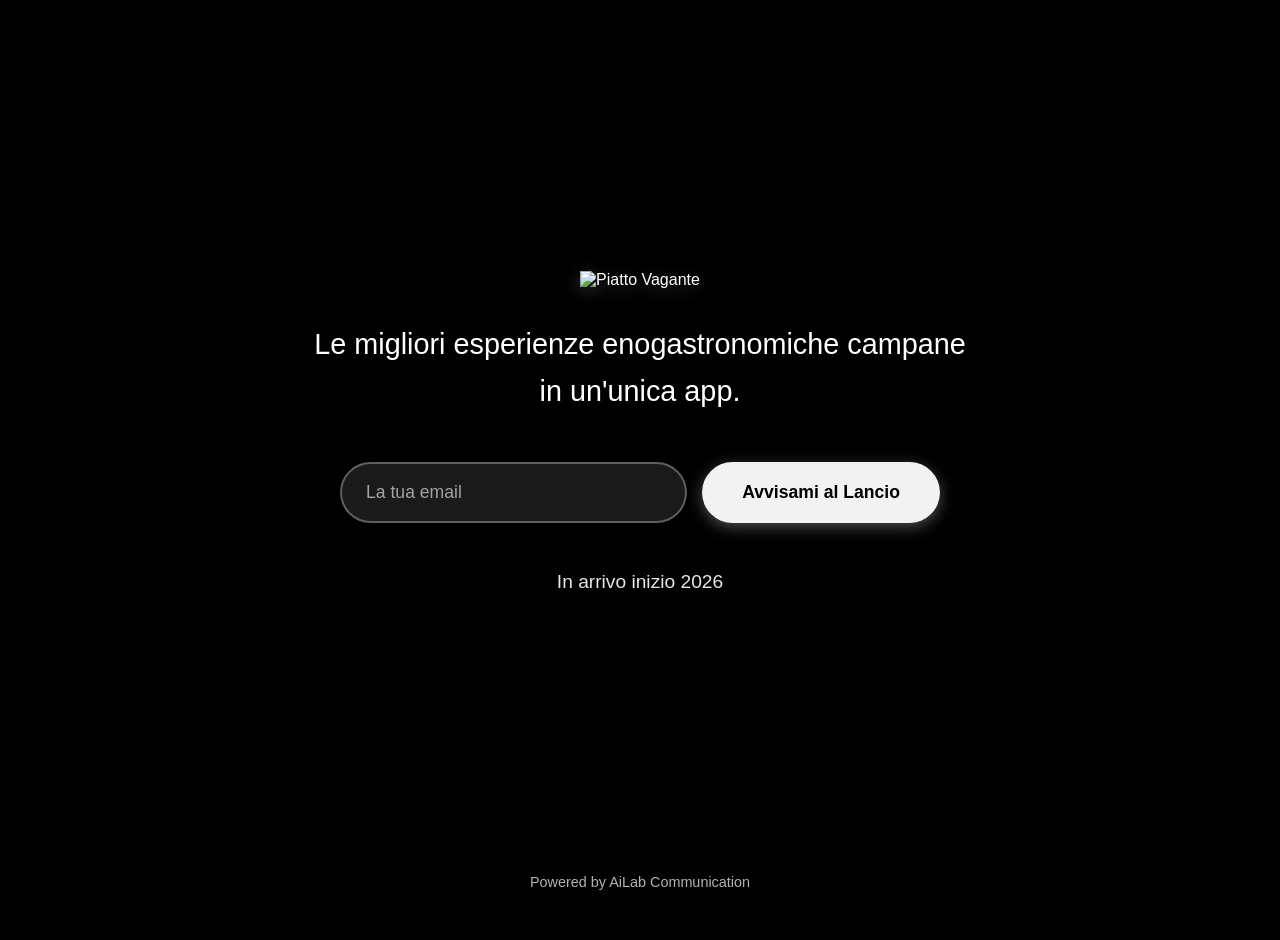
==== coming-soon-files/index.html @ 8fbf8229 "Update index.html" ====
<!DOCTYPE html>
<html lang="it">
<head>
    <meta charset="UTF-8">
    <meta name="viewport" content="width=device-width, initial-scale=1.0">
    <title>Piatto Vagante - Coming Soon</title>
    <meta name="description" content="Le migliori esperienze enogastronomiche campane in un'unica app. Cantine, agriturismi, cooking class e degustazioni.">
    <link rel="stylesheet" href="style.css">
</head>
<body>
    <div class="container">
        <div class="content">
            <div class="logo">
                <img src="logo2.png" alt="Piatto Vagante" class="logo-image">
            </div>
            
            <div class="tagline">
                Le migliori esperienze enogastronomiche campane<br>
                in un'unica app.
            </div>
            
            <form class="email-form" id="emailForm">
                <input 
                    type="email" 
                    placeholder="La tua email" 
                    required 
                    id="emailInput"
                    class="email-input"
                />
                <button type="submit" class="submit-btn">Avvisami al Lancio</button>
            </form>
            
            <div class="coming-soon">
                In arrivo inizio 2026
            </div>
        </div>
        
        <footer class="footer">
            <p>Powered by AiLab Communication</p>
        </footer>
    </div>

    <script>
        document.getElementById('emailForm').addEventListener('submit', function(e) {
            e.preventDefault();
            const email = document.getElementById('emailInput').value;
            alert('Grazie! Ti avviseremo al lancio: ' + email);
            document.getElementById('emailInput').value = '';
        });
    </script>
</body>
</html>
---- coming-soon-files/style.css ----
* {
    margin: 0;
    padding: 0;
    box-sizing: border-box;
}

body {
    font-family: -apple-system, BlinkMacSystemFont, 'Segoe UI', sans-serif;
    background: #000000;
    min-height: 100vh;
    display: flex;
    align-items: center;
    justify-content: center;
    color: white;
    padding: 20px;
}

.container {
    width: 100%;
    max-width: 1200px;
    display: flex;
    flex-direction: column;
    min-height: 100vh;
}

.content {
    flex: 1;
    display: flex;
    flex-direction: column;
    align-items: center;
    justify-content: center;
    text-align: center;
    padding: 40px 20px;
}

.logo {
    margin-bottom: 2rem;
}

.logo-image {
    max-width: 400px;
    width: 100%;
    height: auto;
    filter: drop-shadow(0 4px 8px rgba(255,255,255,0.2));
}

.tagline {
    font-size: 1.8rem;
    font-weight: 300;
    margin-bottom: 3rem;
    line-height: 1.6;
    max-width: 800px;
    color: #ffffff;
}

.email-form {
    display: flex;
    gap: 15px;
    max-width: 600px;
    width: 100%;
    margin: 0 auto 2rem;
    flex-wrap: wrap;
    justify-content: center;
}

.email-input {
    flex: 1;
    min-width: 250px;
    padding: 18px 24px;
    border: 2px solid rgba(255,255,255,0.3);
    border-radius: 50px;
    font-size: 1.1rem;
    background: rgba(255,255,255,0.1);
    color: white;
    backdrop-filter: blur(10px);
    transition: all 0.3s ease;
}

.email-input::placeholder {
    color: rgba(255,255,255,0.6);
}

.email-input:focus {
    outline: none;
    border-color: rgba(255,255,255,0.7);
    background: rgba(255,255,255,0.15);
}

.submit-btn {
    padding: 18px 40px;
    background: rgba(255,255,255,0.95);
    color: #000000;
    border: none;
    border-radius: 50px;
    font-size: 1.1rem;
    font-weight: 600;
    cursor: pointer;
    transition: all 0.3s ease;
    box-shadow: 0 4px 15px rgba(255,255,255,0.3);
}

.submit-btn:hover {
    transform: translateY(-2px);
    box-shadow: 0 6px 20px rgba(255,255,255,0.4);
    background: white;
}

.coming-soon {
    font-size: 1.2rem;
    color: rgba(255,255,255,0.9);
    margin-top: 1rem;
}

.footer {
    padding: 30px 20px;
    text-align: center;
    color: rgba(255,255,255,0.7);
}

.footer p {
    font-size: 0.9rem;
}

@media (max-width: 768px) {
    .logo-image {
        max-width: 280px;
    }
    
    .tagline {
        font-size: 1.3rem;
    }
    
    .email-form {
        flex-direction: column;
        gap: 12px;
    }
    
    .email-input,
    .submit-btn {
        width: 100%;
        min-width: unset;
    }
}
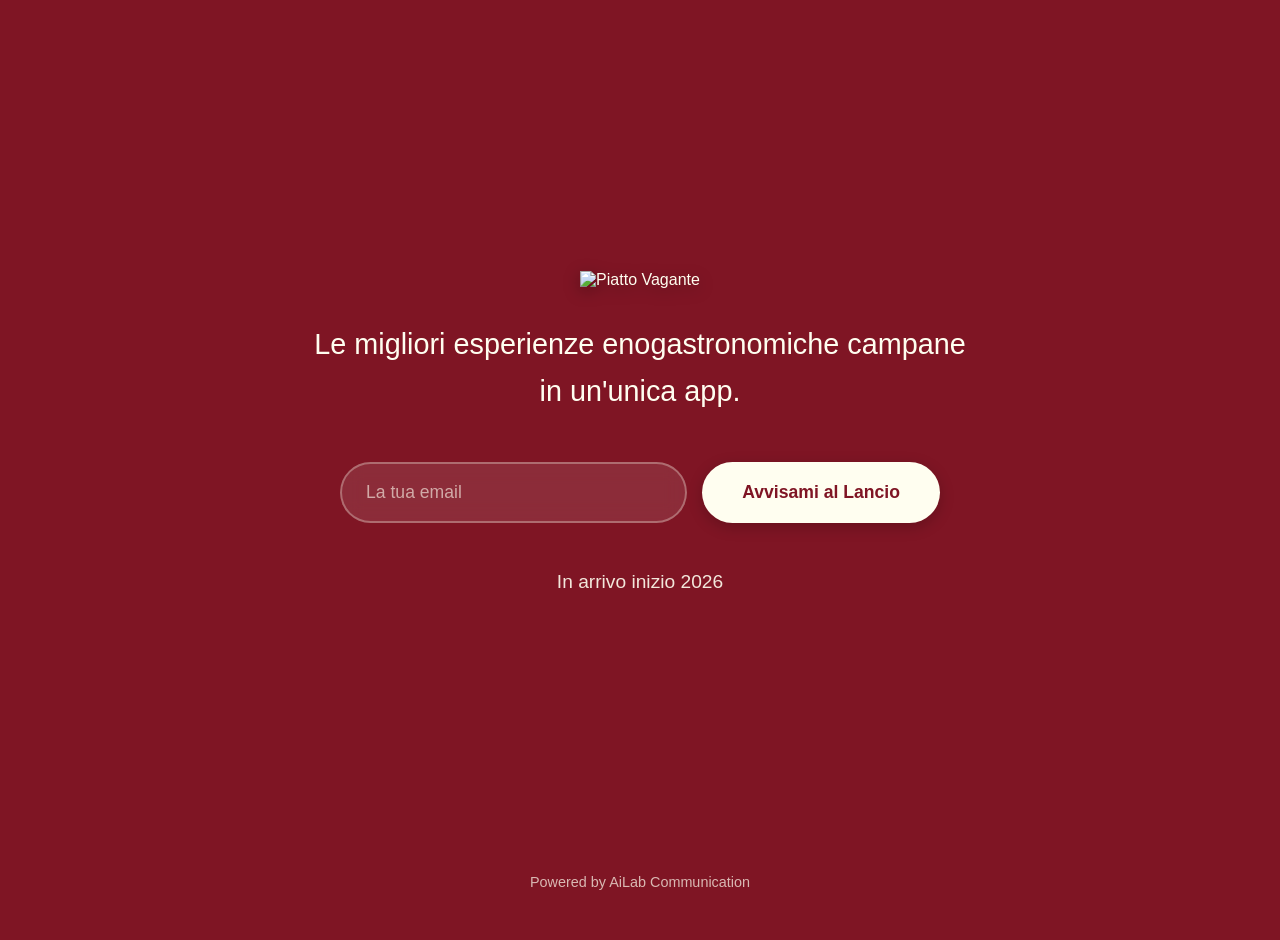
==== commit 53743433: "Update index.html" ====
--- a/coming-soon-files/index.html
+++ b/coming-soon-files/index.html
@@ -4,7 +4,7 @@
     <meta charset="UTF-8">
     <meta name="viewport" content="width=device-width, initial-scale=1.0">
     <title>Piatto Vagante - Coming Soon</title>
-    <meta name="description" content="Le migliori esperienze enogastronomiche campane in un'unica app. Cantine, agriturismi, cooking class e degustazioni.">
+    <meta name="description" content="Le migliori esperienze enogastronomiche campane in un'unica app. Cantine, agriturismi, degustazioni, ristoranti.">
     <link rel="stylesheet" href="style.css">
 </head>
 <body>
--- a/coming-soon-files/style.css
+++ b/coming-soon-files/style.css
@@ -6,12 +6,12 @@
 
 body {
     font-family: -apple-system, BlinkMacSystemFont, 'Segoe UI', sans-serif;
-    background: #000000;
+    background: #7f1524;
     min-height: 100vh;
     display: flex;
     align-items: center;
     justify-content: center;
-    color: white;
+    color: #FFFEF0;
     padding: 20px;
 }
 
@@ -41,7 +41,7 @@
     max-width: 400px;
     width: 100%;
     height: auto;
-    filter: drop-shadow(0 4px 8px rgba(255,255,255,0.2));
+    filter: drop-shadow(0 4px 8px rgba(0,0,0,0.3));
 }
 
 .tagline {
@@ -50,7 +50,7 @@
     margin-bottom: 3rem;
     line-height: 1.6;
     max-width: 800px;
-    color: #ffffff;
+    color: #FFFEF0;
 }
 
 .email-form {
@@ -67,54 +67,54 @@
     flex: 1;
     min-width: 250px;
     padding: 18px 24px;
-    border: 2px solid rgba(255,255,255,0.3);
+    border: 2px solid rgba(255,254,240,0.3);
     border-radius: 50px;
     font-size: 1.1rem;
-    background: rgba(255,255,255,0.1);
-    color: white;
+    background: rgba(255,254,240,0.1);
+    color: #FFFEF0;
     backdrop-filter: blur(10px);
     transition: all 0.3s ease;
 }
 
 .email-input::placeholder {
-    color: rgba(255,255,255,0.6);
+    color: rgba(255,254,240,0.6);
 }
 
 .email-input:focus {
     outline: none;
-    border-color: rgba(255,255,255,0.7);
-    background: rgba(255,255,255,0.15);
+    border-color: rgba(255,254,240,0.7);
+    background: rgba(255,254,240,0.15);
 }
 
 .submit-btn {
     padding: 18px 40px;
-    background: rgba(255,255,255,0.95);
-    color: #000000;
+    background: #FFFEF0;
+    color: #7f1524;
     border: none;
     border-radius: 50px;
     font-size: 1.1rem;
     font-weight: 600;
     cursor: pointer;
     transition: all 0.3s ease;
-    box-shadow: 0 4px 15px rgba(255,255,255,0.3);
+    box-shadow: 0 4px 15px rgba(0,0,0,0.2);
 }
 
 .submit-btn:hover {
     transform: translateY(-2px);
-    box-shadow: 0 6px 20px rgba(255,255,255,0.4);
-    background: white;
+    box-shadow: 0 6px 20px rgba(0,0,0,0.3);
+    background: #FFFEF0;
 }
 
 .coming-soon {
     font-size: 1.2rem;
-    color: rgba(255,255,255,0.9);
+    color: rgba(255,254,240,0.9);
     margin-top: 1rem;
 }
 
 .footer {
     padding: 30px 20px;
     text-align: center;
-    color: rgba(255,255,255,0.7);
+    color: rgba(255,254,240,0.7);
 }
 
 .footer p {
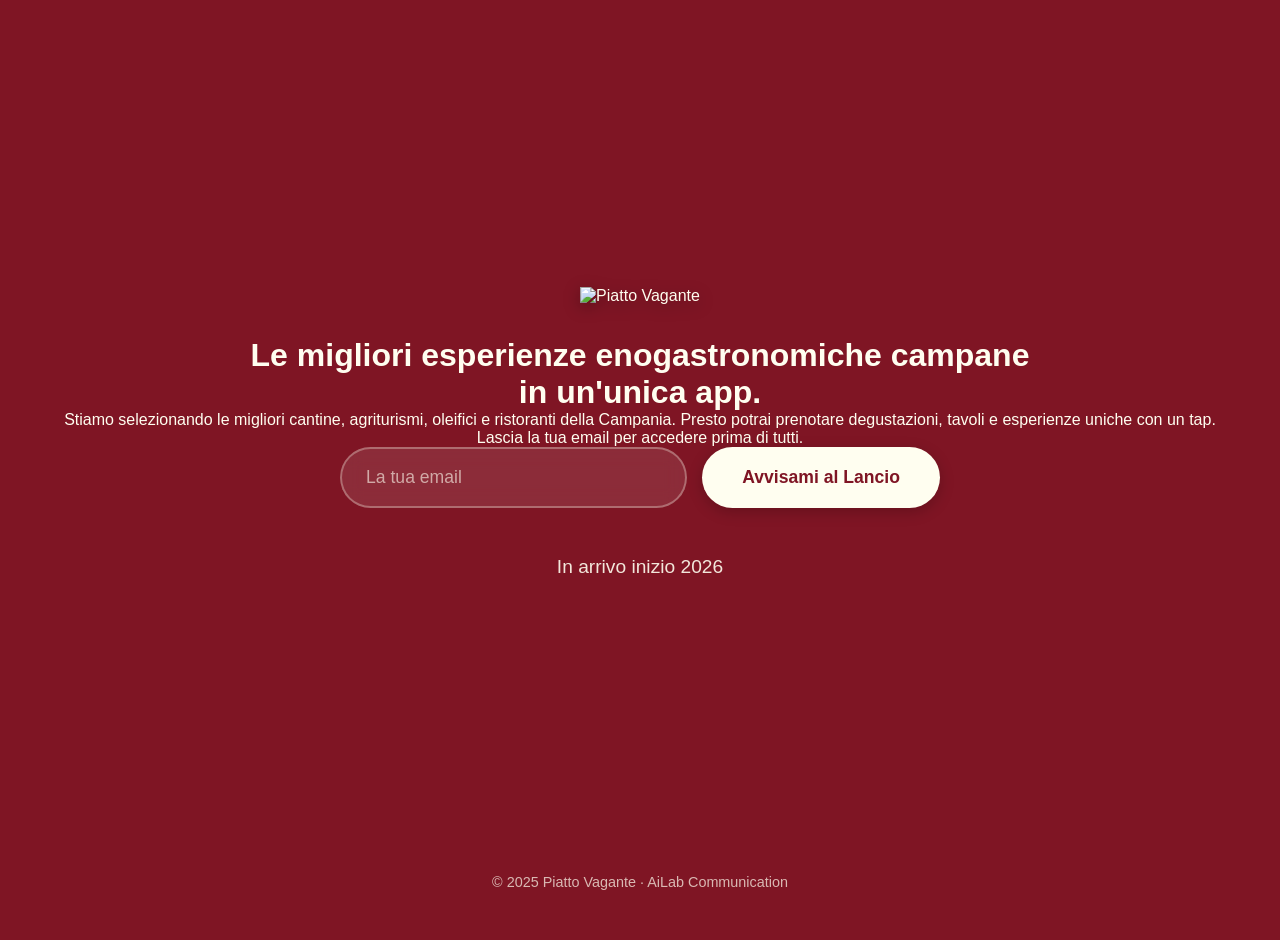
==== commit e53d7425: "Update index.html" ====
--- a/coming-soon-files/index.html
+++ b/coming-soon-files/index.html
@@ -4,7 +4,10 @@
     <meta charset="UTF-8">
     <meta name="viewport" content="width=device-width, initial-scale=1.0">
     <title>Piatto Vagante - Coming Soon</title>
-    <meta name="description" content="Le migliori esperienze enogastronomiche campane in un'unica app. Cantine, agriturismi, degustazioni, ristoranti.">
+    <meta name="description" content="Le migliori esperienze enogastronomiche campane in un'unica app. Cantine, agriturismi, oleifici e ristoranti.">
+    <link rel="preconnect" href="https://fonts.googleapis.com">
+    <link rel="preconnect" href="https://fonts.gstatic.com" crossorigin>
+    <link href="https://fonts.googleapis.com/css2?family=Cormorant+Garamond:wght@400;500;600&family=Montserrat:wght@300;400;500&display=swap" rel="stylesheet">
     <link rel="stylesheet" href="style.css">
 </head>
 <body>
@@ -14,10 +17,14 @@
                 <img src="logo2.png" alt="Piatto Vagante" class="logo-image">
             </div>
             
-            <div class="tagline">
+            <h1 class="headline">
                 Le migliori esperienze enogastronomiche campane<br>
                 in un'unica app.
-            </div>
+            </h1>
+            
+            <p class="description">
+                Stiamo selezionando le migliori cantine, agriturismi, oleifici e ristoranti della Campania. Presto potrai prenotare degustazioni, tavoli e esperienze uniche con un tap. Lascia la tua email per accedere prima di tutti.
+            </p>
             
             <form class="email-form" id="emailForm">
                 <input 
@@ -36,7 +43,7 @@
         </div>
         
         <footer class="footer">
-            <p>Powered by AiLab Communication</p>
+            <p>© 2025 Piatto Vagante · AiLab Communication</p>
         </footer>
     </div>
 
@@ -44,7 +51,7 @@
         document.getElementById('emailForm').addEventListener('submit', function(e) {
             e.preventDefault();
             const email = document.getElementById('emailInput').value;
-            alert('Grazie! Ti avviseremo al lancio: ' + email);
+            alert('Grazie! Ti avviseremo al lancio.');
             document.getElementById('emailInput').value = '';
         });
     </script>
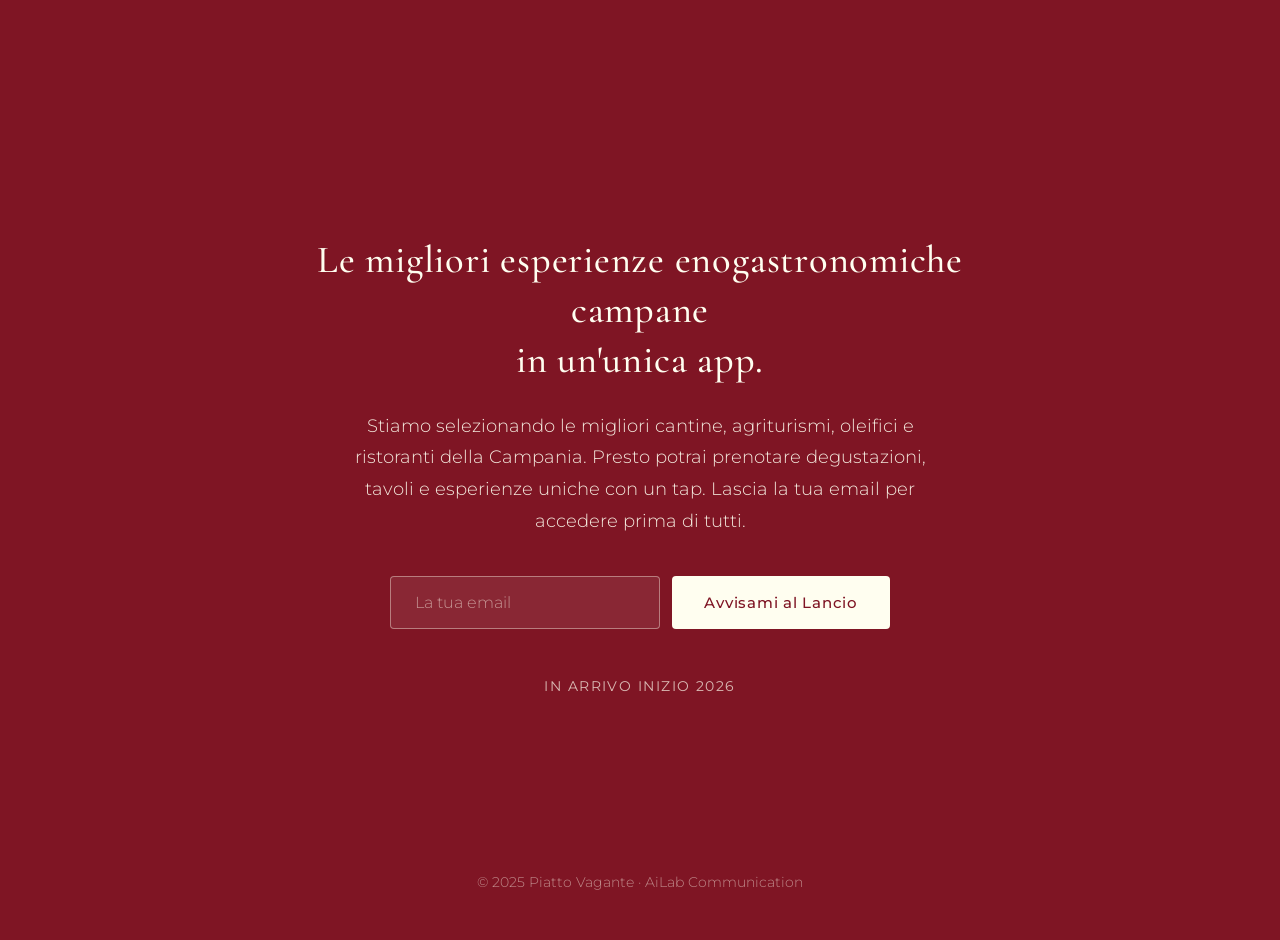
==== commit dd764ca2: "Update index.html" ====
--- a/coming-soon-files/index.html
+++ b/coming-soon-files/index.html
@@ -14,7 +14,7 @@
     <div class="container">
         <div class="content">
             <div class="logo">
-                <img src="logo2.png" alt="Piatto Vagante" class="logo-image">
+                <img src="./logo2.png" alt="" class="logo-image">
             </div>
             
             <h1 class="headline">
--- a/coming-soon-files/style.css
+++ b/coming-soon-files/style.css
@@ -5,7 +5,7 @@
 }
 
 body {
-    font-family: -apple-system, BlinkMacSystemFont, 'Segoe UI', sans-serif;
+    font-family: 'Montserrat', sans-serif;
     background: #7f1524;
     min-height: 100vh;
     display: flex;
@@ -17,7 +17,7 @@
 
 .container {
     width: 100%;
-    max-width: 1200px;
+    max-width: 800px;
     display: flex;
     flex-direction: column;
     min-height: 100vh;
@@ -30,33 +30,43 @@
     align-items: center;
     justify-content: center;
     text-align: center;
-    padding: 40px 20px;
+    padding: 60px 20px;
 }
 
 .logo {
-    margin-bottom: 2rem;
+    margin-bottom: 3rem;
 }
 
 .logo-image {
-    max-width: 400px;
+    max-width: 280px;
     width: 100%;
     height: auto;
-    filter: drop-shadow(0 4px 8px rgba(0,0,0,0.3));
 }
 
-.tagline {
-    font-size: 1.8rem;
+.headline {
+    font-family: 'Cormorant Garamond', Georgia, serif;
+    font-size: 2.4rem;
+    font-weight: 500;
+    margin-bottom: 1.5rem;
+    line-height: 1.3;
+    color: #FFFEF0;
+    letter-spacing: 0.02em;
+}
+
+.description {
+    font-family: 'Montserrat', sans-serif;
+    font-size: 1.1rem;
     font-weight: 300;
-    margin-bottom: 3rem;
-    line-height: 1.6;
-    max-width: 800px;
-    color: #FFFEF0;
+    margin-bottom: 2.5rem;
+    line-height: 1.8;
+    color: rgba(255,254,240,0.9);
+    max-width: 600px;
 }
 
 .email-form {
     display: flex;
-    gap: 15px;
-    max-width: 600px;
+    gap: 12px;
+    max-width: 500px;
     width: 100%;
     margin: 0 auto 2rem;
     flex-wrap: wrap;
@@ -66,68 +76,78 @@
 .email-input {
     flex: 1;
     min-width: 250px;
-    padding: 18px 24px;
-    border: 2px solid rgba(255,254,240,0.3);
-    border-radius: 50px;
-    font-size: 1.1rem;
-    background: rgba(255,254,240,0.1);
+    padding: 16px 24px;
+    border: 1px solid rgba(255,254,240,0.4);
+    border-radius: 4px;
+    font-family: 'Montserrat', sans-serif;
+    font-size: 1rem;
+    font-weight: 300;
+    background: rgba(255,254,240,0.08);
     color: #FFFEF0;
-    backdrop-filter: blur(10px);
     transition: all 0.3s ease;
 }
 
 .email-input::placeholder {
-    color: rgba(255,254,240,0.6);
+    color: rgba(255,254,240,0.5);
 }
 
 .email-input:focus {
     outline: none;
-    border-color: rgba(255,254,240,0.7);
-    background: rgba(255,254,240,0.15);
+    border-color: #FFFEF0;
+    background: rgba(255,254,240,0.12);
 }
 
 .submit-btn {
-    padding: 18px 40px;
+    padding: 16px 32px;
     background: #FFFEF0;
     color: #7f1524;
     border: none;
-    border-radius: 50px;
-    font-size: 1.1rem;
-    font-weight: 600;
+    border-radius: 4px;
+    font-family: 'Montserrat', sans-serif;
+    font-size: 0.95rem;
+    font-weight: 500;
+    letter-spacing: 0.05em;
     cursor: pointer;
     transition: all 0.3s ease;
-    box-shadow: 0 4px 15px rgba(0,0,0,0.2);
 }
 
 .submit-btn:hover {
     transform: translateY(-2px);
-    box-shadow: 0 6px 20px rgba(0,0,0,0.3);
-    background: #FFFEF0;
+    box-shadow: 0 8px 24px rgba(0,0,0,0.2);
 }
 
 .coming-soon {
-    font-size: 1.2rem;
-    color: rgba(255,254,240,0.9);
+    font-family: 'Montserrat', sans-serif;
+    font-size: 0.9rem;
+    font-weight: 400;
+    letter-spacing: 0.1em;
+    text-transform: uppercase;
+    color: rgba(255,254,240,0.7);
     margin-top: 1rem;
 }
 
 .footer {
     padding: 30px 20px;
     text-align: center;
-    color: rgba(255,254,240,0.7);
+    color: rgba(255,254,240,0.5);
 }
 
 .footer p {
-    font-size: 0.9rem;
+    font-size: 0.85rem;
+    font-weight: 300;
 }
 
 @media (max-width: 768px) {
     .logo-image {
-        max-width: 280px;
+        max-width: 200px;
     }
     
-    .tagline {
-        font-size: 1.3rem;
+    .headline {
+        font-size: 1.8rem;
+    }
+    
+    .description {
+        font-size: 1rem;
     }
     
     .email-form {
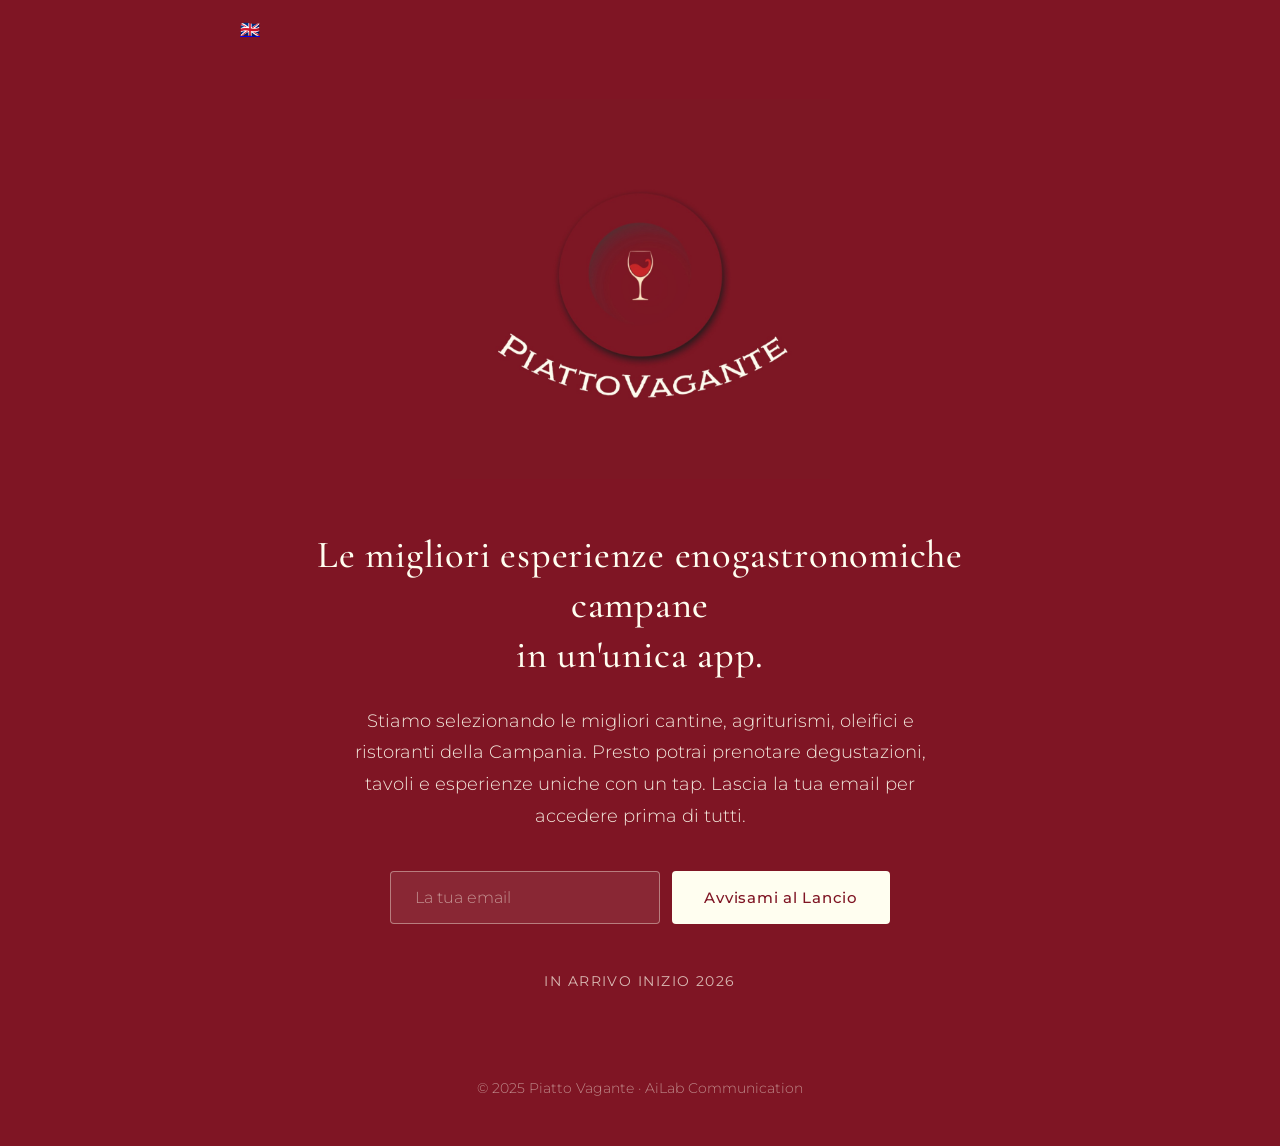
==== commit 7ede335a: "Update index.html" ====
--- a/coming-soon-files/index.html
+++ b/coming-soon-files/index.html
@@ -12,6 +12,9 @@
 </head>
 <body>
     <div class="container">
+        <div class="lang-switch">
+            <a href="/en" title="English">🇬🇧</a>
+        </div>
         <div class="content">
             <div class="logo">
                 <img src="./logo2.png" alt="" class="logo-image">
--- a/coming-soon-files/style.css
+++ b/coming-soon-files/style.css
@@ -38,7 +38,7 @@
 }
 
 .logo-image {
-    max-width: 280px;
+    max-width: 380px;
     width: 100%;
     height: auto;
 }
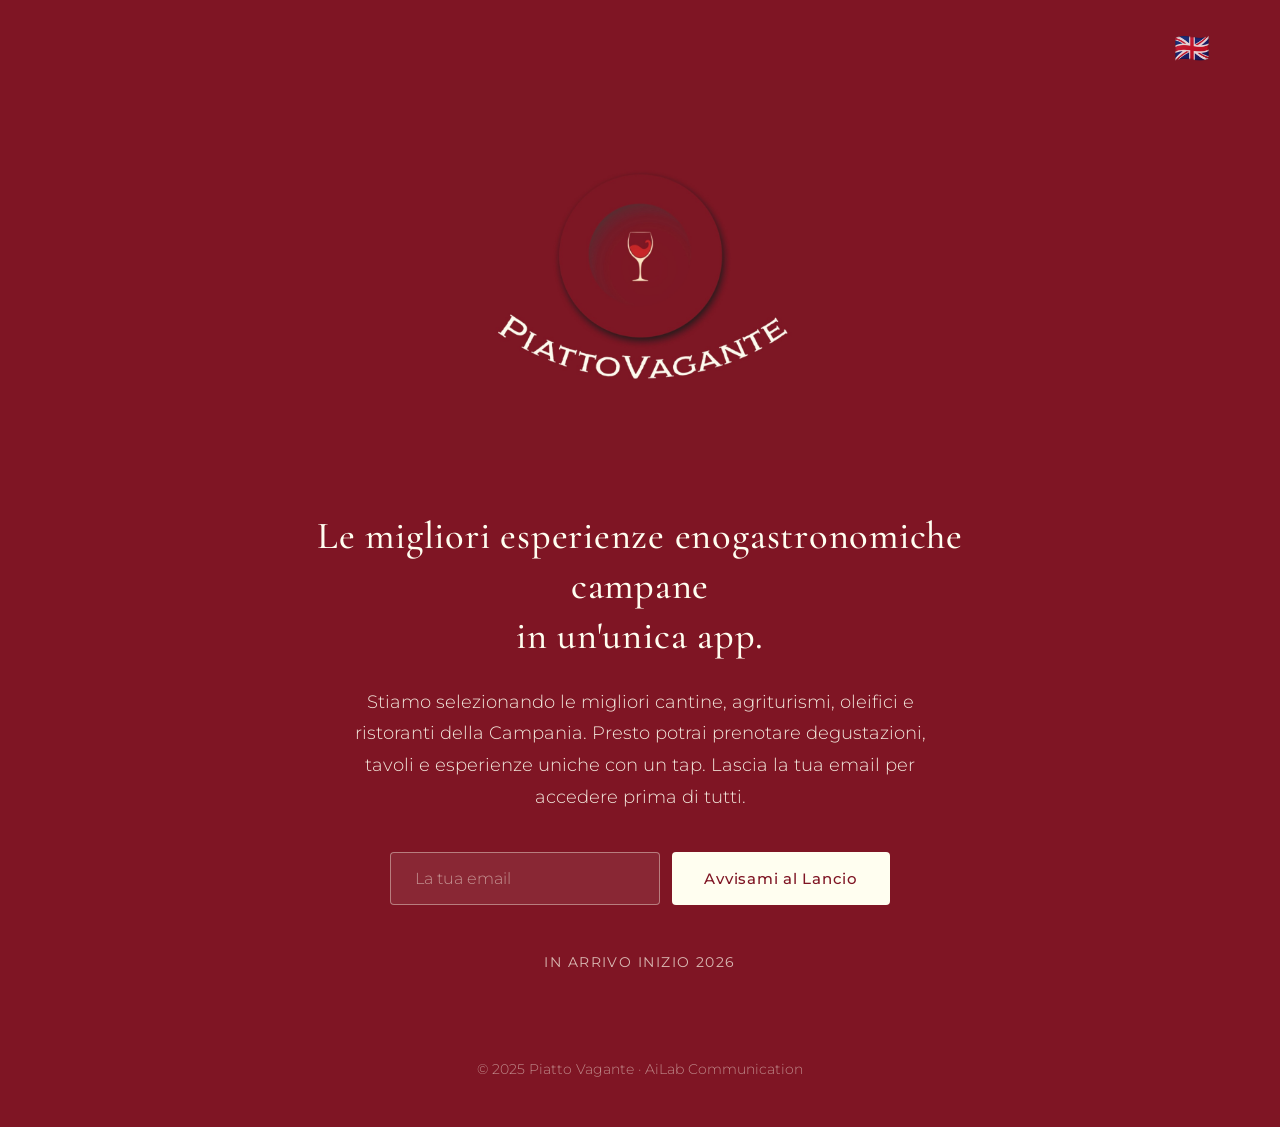
==== commit c4975720: "Update index.html" ====
--- a/coming-soon-files/index.html
+++ b/coming-soon-files/index.html
@@ -4,7 +4,7 @@
     <meta charset="UTF-8">
     <meta name="viewport" content="width=device-width, initial-scale=1.0">
     <title>Piatto Vagante - Coming Soon</title>
-    <meta name="description" content="Le migliori esperienze enogastronomiche campane in un'unica app. Cantine, agriturismi, oleifici e ristoranti.">
+    <meta name="description" content="Le migliori esperienze enogastronomiche campane in un'unica app Cantine, agriturismi, oleifici e ristoranti.">
     <link rel="preconnect" href="https://fonts.googleapis.com">
     <link rel="preconnect" href="https://fonts.gstatic.com" crossorigin>
     <link href="https://fonts.googleapis.com/css2?family=Cormorant+Garamond:wght@400;500;600&family=Montserrat:wght@300;400;500&display=swap" rel="stylesheet">
--- a/coming-soon-files/style.css
+++ b/coming-soon-files/style.css
@@ -161,3 +161,19 @@
         min-width: unset;
     }
 }
+.lang-switch {
+    position: absolute;
+    top: 30px;
+    right: 70px;
+}
+
+.lang-switch a {
+    font-size: 1.8rem;
+    text-decoration: none;
+    opacity: 0.8;
+    transition: opacity 0.3s ease;
+}
+
+.lang-switch a:hover {
+    opacity: 1;
+}
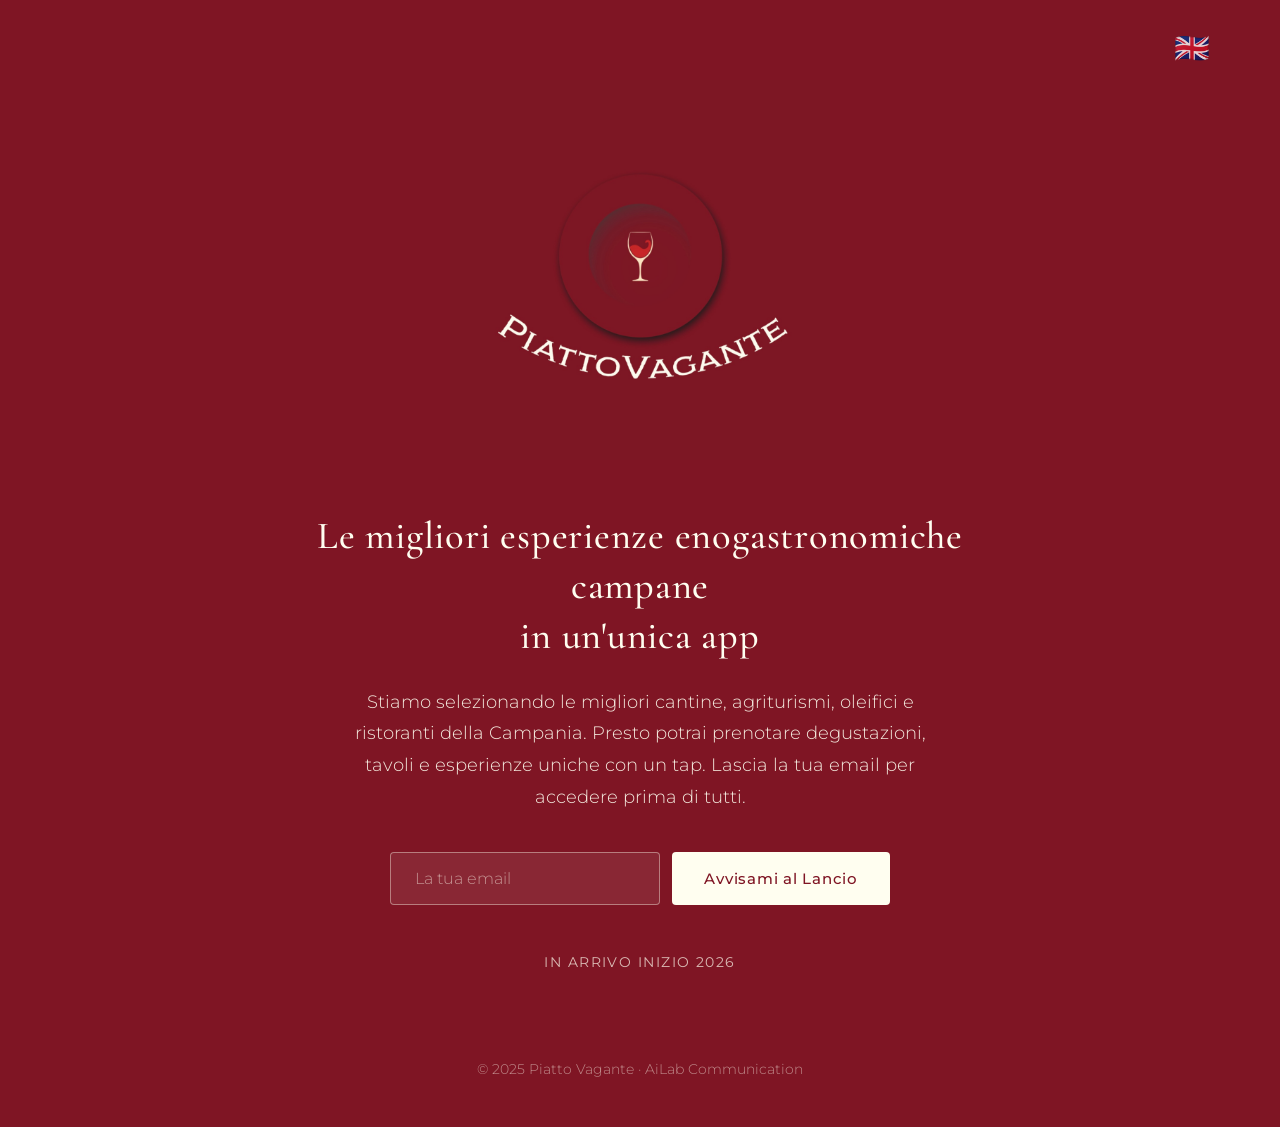
==== commit e51d29f3: "Update index.html" ====
--- a/coming-soon-files/index.html
+++ b/coming-soon-files/index.html
@@ -22,7 +22,7 @@
             
             <h1 class="headline">
                 Le migliori esperienze enogastronomiche campane<br>
-                in un'unica app.
+                in un'unica app
             </h1>
             
             <p class="description">
